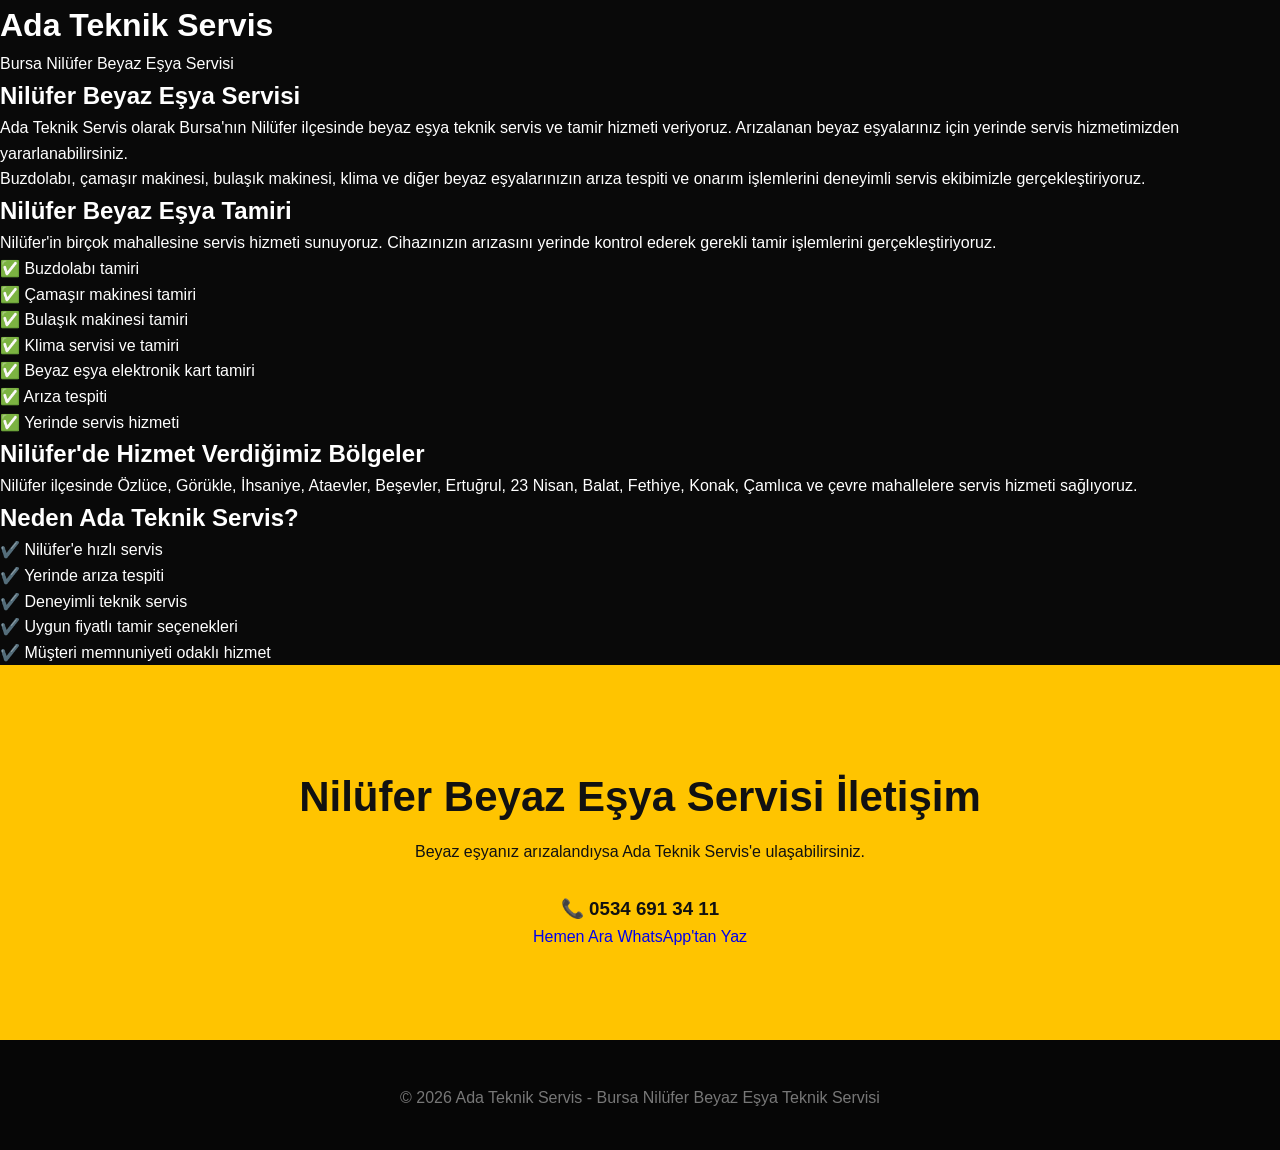
==== nilufer-beyaz-esya-servisi.html @ 2c4de31e "Create nilufer-beyaz-esya-servisi.html" ====
<!DOCTYPE html>
<html lang="tr">
<head>
    <meta charset="UTF-8">
    <meta name="viewport" content="width=device-width, initial-scale=1.0">

    <title>Nilüfer Beyaz Eşya Servisi | Ada Teknik Servis Bursa</title>

    <meta name="description" content="Nilüfer beyaz eşya servisi. Buzdolabı, çamaşır makinesi, bulaşık makinesi, klima ve beyaz eşya tamiri için Ada Teknik Servis. Bursa Nilüfer'de yerinde servis.">

    <meta name="keywords" content="Nilüfer beyaz eşya servisi, Nilüfer beyaz eşya tamiri, Nilüfer buzdolabı servisi, Nilüfer çamaşır makinesi servisi, Nilüfer bulaşık makinesi servisi, Nilüfer klima servisi, Bursa beyaz eşya servisi">

    <link rel="canonical" href="https://adateknikservis16.com.tr/nilufer-beyaz-esya-servisi.html">

    <meta name="robots" content="index, follow">

    <meta property="og:title" content="Nilüfer Beyaz Eşya Servisi | Ada Teknik Servis">
    <meta property="og:description" content="Bursa Nilüfer bölgesinde beyaz eşya tamiri ve teknik servis hizmeti.">
    <meta property="og:url" content="https://adateknikservis16.com.tr/nilufer-beyaz-esya-servisi.html">
    <meta property="og:type" content="website">

    <link rel="stylesheet" href="style.css">
</head>

<body>

<header>
    <div class="container">
        <h1>Ada Teknik Servis</h1>
        <p>Bursa Nilüfer Beyaz Eşya Servisi</p>
    </div>
</header>

<main>

<section>
    <div class="container">

        <h2>Nilüfer Beyaz Eşya Servisi</h2>

        <p>
            Ada Teknik Servis olarak Bursa'nın Nilüfer ilçesinde
            beyaz eşya teknik servis ve tamir hizmeti veriyoruz.
            Arızalanan beyaz eşyalarınız için yerinde servis hizmetimizden
            yararlanabilirsiniz.
        </p>

        <p>
            Buzdolabı, çamaşır makinesi, bulaşık makinesi, klima ve
            diğer beyaz eşyalarınızın arıza tespiti ve onarım işlemlerini
            deneyimli servis ekibimizle gerçekleştiriyoruz.
        </p>

        <h2>Nilüfer Beyaz Eşya Tamiri</h2>

        <p>
            Nilüfer'in birçok mahallesine servis hizmeti sunuyoruz.
            Cihazınızın arızasını yerinde kontrol ederek gerekli
            tamir işlemlerini gerçekleştiriyoruz.
        </p>

        <ul>
            <li>✅ Buzdolabı tamiri</li>
            <li>✅ Çamaşır makinesi tamiri</li>
            <li>✅ Bulaşık makinesi tamiri</li>
            <li>✅ Klima servisi ve tamiri</li>
            <li>✅ Beyaz eşya elektronik kart tamiri</li>
            <li>✅ Arıza tespiti</li>
            <li>✅ Yerinde servis hizmeti</li>
        </ul>

        <h2>Nilüfer'de Hizmet Verdiğimiz Bölgeler</h2>

        <p>
            Nilüfer ilçesinde Özlüce, Görükle, İhsaniye, Ataevler,
            Beşevler, Ertuğrul, 23 Nisan, Balat, Fethiye, Konak,
            Çamlıca ve çevre mahallelere servis hizmeti sağlıyoruz.
        </p>

        <h2>Neden Ada Teknik Servis?</h2>

        <ul>
            <li>✔️ Nilüfer'e hızlı servis</li>
            <li>✔️ Yerinde arıza tespiti</li>
            <li>✔️ Deneyimli teknik servis</li>
            <li>✔️ Uygun fiyatlı tamir seçenekleri</li>
            <li>✔️ Müşteri memnuniyeti odaklı hizmet</li>
        </ul>

        <div class="contact">

            <h2>Nilüfer Beyaz Eşya Servisi İletişim</h2>

            <p>
                Beyaz eşyanız arızalandıysa Ada Teknik Servis'e ulaşabilirsiniz.
            </p>

            <h3>📞 0534 691 34 11</h3>

            <a href="tel:05346913411" class="button">
                Hemen Ara
            </a>

            <a href="https://wa.me/905346913411" class="button">
                WhatsApp'tan Yaz
            </a>

        </div>

    </div>
</section>

</main>

<footer>
    <div class="container">
        <p>
            © 2026 Ada Teknik Servis - Bursa Nilüfer Beyaz Eşya Teknik Servisi
        </p>
    </div>
</footer>

</body>
</html>
---- style.css ----
* {
    margin: 0;
    padding: 0;
    box-sizing: border-box;
}

html {
    scroll-behavior: smooth;
}

body {
    font-family: Arial, Helvetica, sans-serif;
    background: #090909;
    color: #ffffff;
    line-height: 1.6;
}

a {
    text-decoration: none;
}

/* =========================
   ÜST MENÜ
========================= */

.header {
    height: 82px;
    padding: 0 5%;
    display: flex;
    align-items: center;
    justify-content: space-between;
    background: #0b0b0b;
    border-bottom: 1px solid #252525;
    position: sticky;
    top: 0;
    z-index: 1000;
}

.logo {
    display: flex;
    align-items: center;
    gap: 10px;
    font-size: 30px;
    font-weight: 900;
    color: #ffc400;
}

.logo small {
    font-size: 13px;
    color: white;
    letter-spacing: 1px;
}

.header nav {
    display: flex;
    gap: 32px;
}

.header nav a {
    color: #ddd;
    font-size: 15px;
    font-weight: bold;
    transition: 0.3s;
}

.header nav a:hover {
    color: #ffc400;
}

.header-phone {
    background: #ffc400;
    color: #111;
    padding: 13px 20px;
    border-radius: 8px;
    font-weight: bold;
    transition: 0.3s;
}

.header-phone:hover {
    transform: translateY(-2px);
}


/* =========================
   ANA BÖLÜM
========================= */

.hero {
    min-height: 650px;
    padding: 65px 5%;
    display: flex;
    align-items: center;
    gap: 55px;
    background:
        radial-gradient(
            circle at 80% 45%,
            rgba(255, 196, 0, 0.16),
            transparent 35%
        ),
        #090909;
}

.hero-image {
    width: 50%;
}

.hero-image img {
    width: 100%;
    height: 470px;
    object-fit: cover;
    object-position: center;
    display: block;
    border-radius: 18px;
    border: 1px solid #333;
    box-shadow: 0 20px 60px rgba(0, 0, 0, 0.5);
}

.hero-content {
    width: 50%;
}

.mini-title {
    color: #ffc400;
    font-size: 16px;
    font-weight: 800;
    letter-spacing: 2px;
    margin-bottom: 18px;
}

.hero h1 {
    font-size: 55px;
    line-height: 1.08;
    margin-bottom: 25px;
    max-width: 650px;
}

.hero h1 strong {
    color: #ffc400;
    display: inline;
}

.hero-content > p {
    color: #bdbdbd;
    font-size: 18px;
    max-width: 650px;
    margin-bottom: 30px;
}

.hero-buttons {
    display: flex;
    gap: 15px;
}

.btn {
    display: inline-block;
    padding: 15px 25px;
    border-radius: 8px;
    font-weight: bold;
    transition: 0.3s;
}

.btn:hover {
    transform: translateY(-3px);
}

.call {
    background: #ffc400;
    color: #111;
}

.whatsapp {
    background: #191919;
    color: white;
    border: 1px solid #444;
}

.hero-info {
    margin-top: 25px;
    color: #999;
    font-size: 14px;
}


/* =========================
   HİZMETLER
========================= */

.services {
    padding: 90px 5%;
    background: #101010;
}

.section-title {
    text-align: center;
    max-width: 700px;
    margin: 0 auto 50px;
}

.section-title span {
    color: #ffc400;
    font-size: 14px;
    font-weight: bold;
    letter-spacing: 2px;
}

.section-title h2 {
    font-size: 38px;
    margin: 8px 0 12px;
}

.section-title p {
    color: #888;
}

.service-grid {
    max-width: 1250px;
    margin: auto;
    display: grid;
    grid-template-columns: repeat(4, 1fr);
    gap: 20px;
}

.service-card {
    padding: 30px 22px;
    min-height: 210px;
    text-align: center;
    background: #151515;
    border: 1px solid #292929;
    border-radius: 12px;
    transition: 0.3s;
}

.service-card:hover {
    transform: translateY(-7px);
    border-color: #ffc400;
    box-shadow: 0 10px 30px rgba(255, 196, 0, 0.08);
}

.service-icon {
    font-size: 42px;
    margin-bottom: 15px;
}

.service-card h3 {
    font-size: 19px;
    margin-bottom: 10px;
}

.service-card p {
    color: #888;
    font-size: 14px;
}


/* =========================
   NEDEN BİZ
========================= */

.why-us {
    padding: 90px 5%;
    background: #090909;
}

.why-grid {
    max-width: 1100px;
    margin: auto;
    display: grid;
    grid-template-columns: repeat(4, 1fr);
    gap: 20px;
}

.why-card {
    padding: 30px 20px;
    text-align: center;
    background: #121212;
    border: 1px solid #272727;
    border-radius: 12px;
}

.why-card > div {
    font-size: 38px;
    margin-bottom: 12px;
}

.why-card h3 {
    margin-bottom: 8px;
}

.why-card p {
    color: #888;
    font-size: 14px;
}


/* =========================
   İLETİŞİM
========================= */

.contact {
    padding: 90px 20px;
    text-align: center;
    background: #ffc400;
    color: #111;
}

.contact-content {
    max-width: 750px;
    margin: auto;
}

.contact-content > span {
    font-size: 14px;
    font-weight: bold;
    letter-spacing: 2px;
}

.contact h2 {
    font-size: 42px;
    margin: 8px 0;
}

.contact p {
    margin-bottom: 30px;
}

.contact-buttons {
    display: flex;
    justify-content: center;
    gap: 15px;
}

.contact-phone,
.contact-whatsapp {
    padding: 15px 25px;
    border-radius: 8px;
    font-weight: bold;
}

.contact-phone {
    background: #111;
    color: white;
}

.contact-whatsapp {
    background: white;
    color: #111;
}


/* =========================
   FOOTER
========================= */

footer {
    padding: 40px 20px;
    text-align: center;
    background: #060606;
    color: #777;
}

.footer-logo {
    color: #ffc400;
    font-size: 24px;
    font-weight: 900;
}

.footer-logo span {
    color: white;
    font-size: 13px;
}

footer p {
    margin-top: 5px;
}

.copyright {
    margin-top: 15px;
    font-size: 13px;
}


/* =========================
   SABİT WHATSAPP
========================= */

.floating-whatsapp {
    position: fixed;
    right: 25px;
    bottom: 25px;
    width: 58px;
    height: 58px;
    display: flex;
    align-items: center;
    justify-content: center;
    background: #25d366;
    color: white;
    border-radius: 50%;
    font-size: 28px;
    z-index: 2000;
    box-shadow: 0 5px 20px rgba(0, 0, 0, 0.4);
}


/* =========================
   TABLET
========================= */

@media (max-width: 1000px) {

    .header nav {
        display: none;
    }

    .hero {
        gap: 35px;
    }

    .hero h1 {
        font-size: 42px;
    }

    .service-grid {
        grid-template-columns: repeat(2, 1fr);
    }

    .why-grid {
        grid-template-columns: repeat(2, 1fr);
    }
}


/* =========================
   TELEFON
========================= */

@media (max-width: 650px) {

    .header {
        height: 70px;
        padding: 0 18px;
    }

    .logo {
        font-size: 22px;
    }

    .logo small {
        display: none;
    }

    .header-phone {
        padding: 9px 12px;
        font-size: 12px;
    }

    .hero {
        padding: 35px 18px 60px;
        flex-direction: column;
    }

    .hero-image,
    .hero-content {
        width: 100%;
    }

    .hero-image img {
        height: 300px;
    }

    .hero-content {
        text-align: center;
    }

    .hero h1 {
        font-size: 36px;
    }

    .hero-content > p {
        font-size: 16px;
    }

    .hero-buttons {
        flex-direction: column;
    }

    .btn {
        text-align: center;
    }

    .hero-info {
        font-size: 13px;
    }

    .services,
    .why-us {
        padding: 65px 18px;
    }

    .section-title h2 {
        font-size: 30px;
    }

    .service-grid {
        grid-template-columns: 1fr;
    }

    .why-grid {
        grid-template-columns: 1fr;
    }

    .contact {
        padding: 65px 18px;
    }

    .contact h2 {
        font-size: 32px;
    }

    .contact-buttons {
        flex-direction: column;
    }

    .floating-whatsapp {
        right: 18px;
        bottom: 18px;
    }
}
.service-card {
    text-decoration: none;
    color: white;
}

.service-link {
    display: inline-block;
    margin-top: 18px;
    color: #ffc400;
    font-size: 13px;
    font-weight: bold;
}

.service-card:hover .service-link {
    color: white;
}
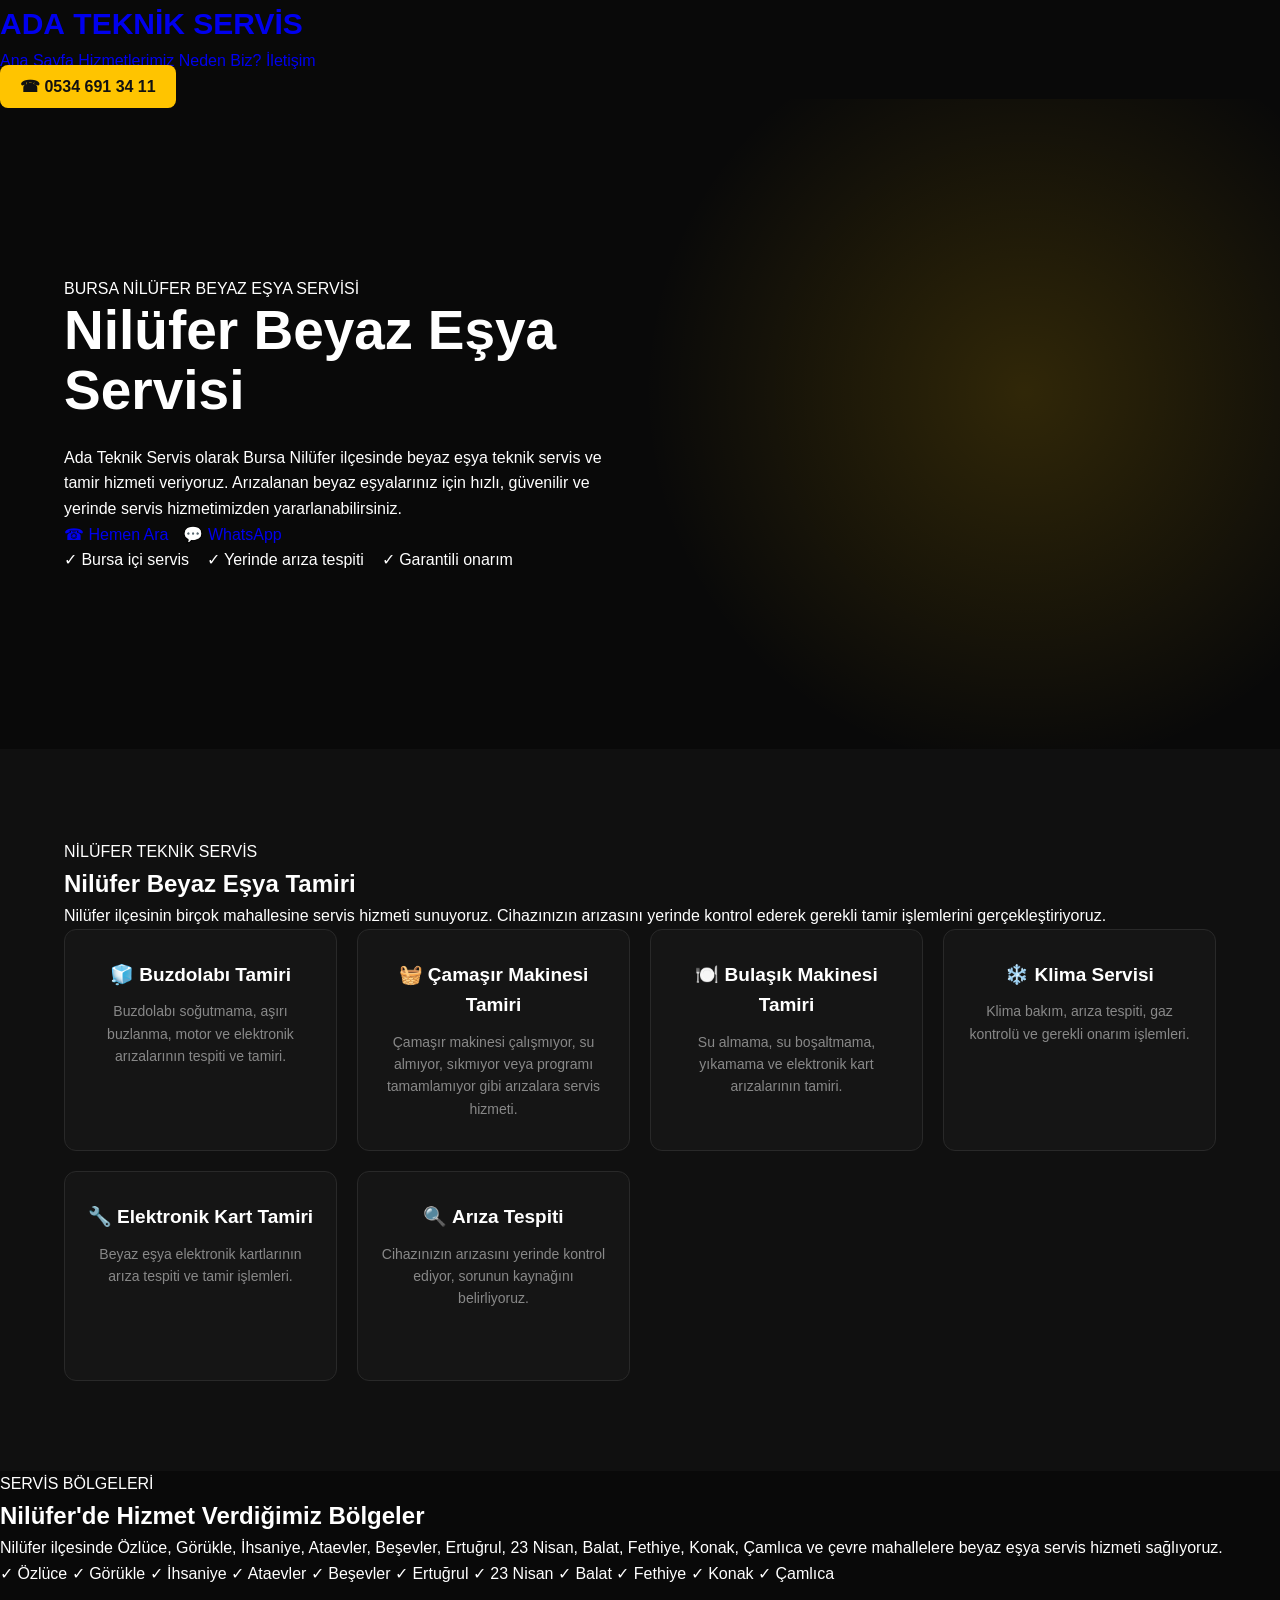
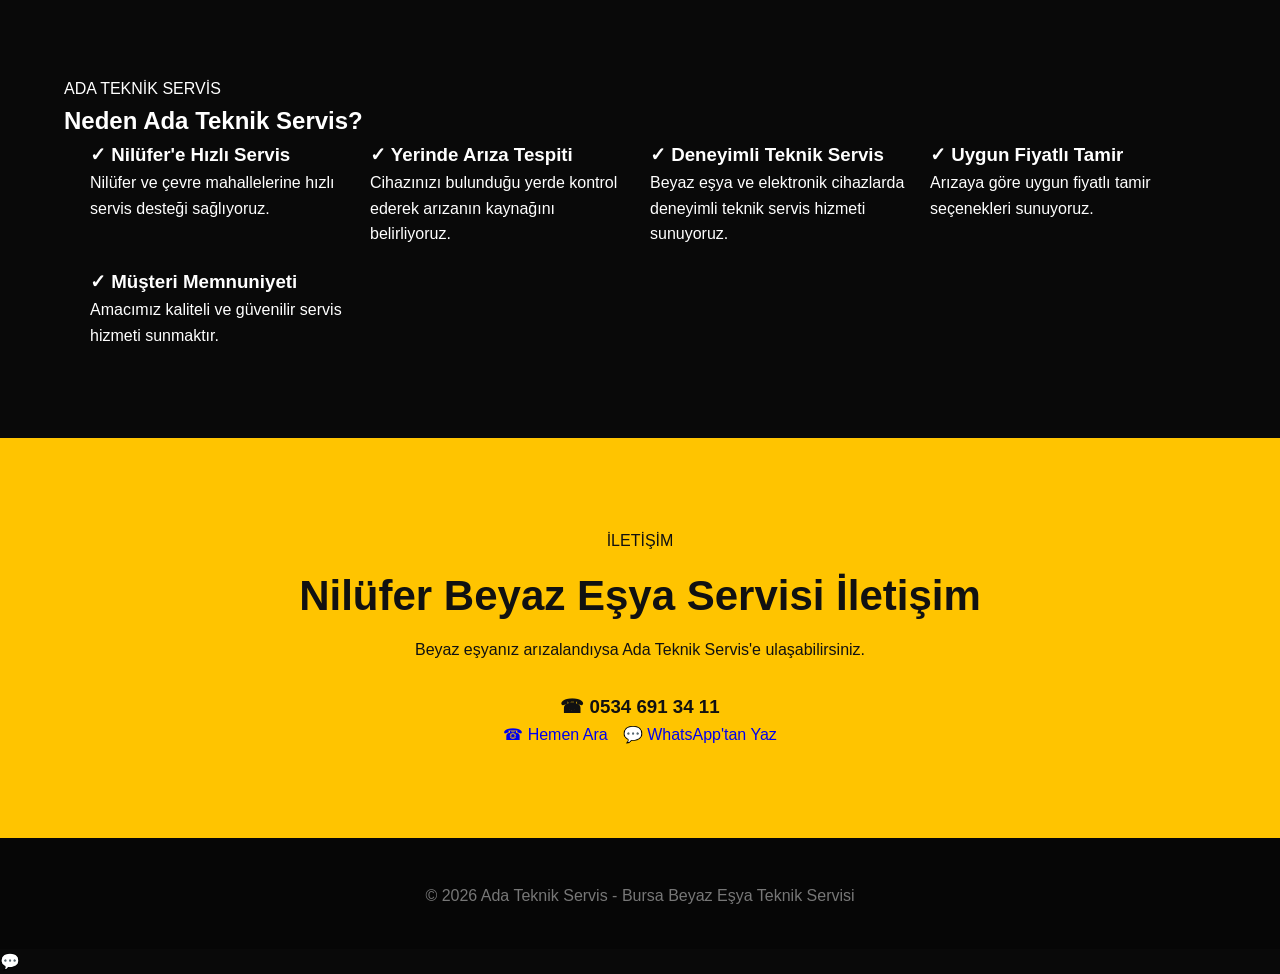
==== commit 987129c5: "nilüfer-beyaz-esya-servisi.html" ====
--- a/nilufer-beyaz-esya-servisi.html
+++ b/nilufer-beyaz-esya-servisi.html
@@ -6,18 +6,13 @@
 
     <title>Nilüfer Beyaz Eşya Servisi | Ada Teknik Servis Bursa</title>
 
-    <meta name="description" content="Nilüfer beyaz eşya servisi. Buzdolabı, çamaşır makinesi, bulaşık makinesi, klima ve beyaz eşya tamiri için Ada Teknik Servis. Bursa Nilüfer'de yerinde servis.">
-
-    <meta name="keywords" content="Nilüfer beyaz eşya servisi, Nilüfer beyaz eşya tamiri, Nilüfer buzdolabı servisi, Nilüfer çamaşır makinesi servisi, Nilüfer bulaşık makinesi servisi, Nilüfer klima servisi, Bursa beyaz eşya servisi">
+    <meta name="description" content="Nilüfer beyaz eşya servisi. Buzdolabı, çamaşır makinesi, bulaşık makinesi, klima ve diğer beyaz eşyalarınız için yerinde arıza tespiti ve tamir hizmeti. Ada Teknik Servis Bursa.">
+
+    <meta name="keywords" content="Nilüfer beyaz eşya servisi, Nilüfer beyaz eşya tamiri, Nilüfer buzdolabı tamiri, Nilüfer çamaşır makinesi tamiri, Nilüfer bulaşık makinesi servisi, Nilüfer klima servisi, Bursa beyaz eşya servisi">
+
+    <meta name="robots" content="index, follow">
 
     <link rel="canonical" href="https://adateknikservis16.com.tr/nilufer-beyaz-esya-servisi.html">
-
-    <meta name="robots" content="index, follow">
-
-    <meta property="og:title" content="Nilüfer Beyaz Eşya Servisi | Ada Teknik Servis">
-    <meta property="og:description" content="Bursa Nilüfer bölgesinde beyaz eşya tamiri ve teknik servis hizmeti.">
-    <meta property="og:url" content="https://adateknikservis16.com.tr/nilufer-beyaz-esya-servisi.html">
-    <meta property="og:type" content="website">
 
     <link rel="stylesheet" href="style.css">
 </head>
@@ -26,83 +21,274 @@
 
 <header>
     <div class="container">
-        <h1>Ada Teknik Servis</h1>
-        <p>Bursa Nilüfer Beyaz Eşya Servisi</p>
+        <div class="logo">
+            <a href="index.html">
+                <strong>ADA</strong> TEKNİK SERVİS
+            </a>
+        </div>
+
+        <nav>
+            <a href="index.html">Ana Sayfa</a>
+            <a href="index.html#hizmetlerimiz">Hizmetlerimiz</a>
+            <a href="index.html#neden-biz">Neden Biz?</a>
+            <a href="#iletisim">İletişim</a>
+        </nav>
+
+        <a href="tel:05346913411" class="header-phone">
+            ☎ 0534 691 34 11
+        </a>
     </div>
 </header>
 
+
 <main>
 
-<section>
-    <div class="container">
-
-        <h2>Nilüfer Beyaz Eşya Servisi</h2>
+<section class="hero">
+    <div class="container">
+
+        <div class="hero-content">
+
+            <div class="hero-text">
+
+                <span class="subtitle">
+                    BURSA NİLÜFER BEYAZ EŞYA SERVİSİ
+                </span>
+
+                <h1>
+                    Nilüfer Beyaz Eşya
+                    <span>Servisi</span>
+                </h1>
+
+                <p>
+                    Ada Teknik Servis olarak Bursa Nilüfer ilçesinde
+                    beyaz eşya teknik servis ve tamir hizmeti veriyoruz.
+                    Arızalanan beyaz eşyalarınız için hızlı, güvenilir
+                    ve yerinde servis hizmetimizden yararlanabilirsiniz.
+                </p>
+
+                <div class="hero-buttons">
+                    <a href="tel:05346913411" class="button">
+                        ☎ Hemen Ara
+                    </a>
+
+                    <a href="https://wa.me/905346913411" class="button secondary">
+                        💬 WhatsApp
+                    </a>
+                </div>
+
+                <div class="hero-features">
+                    ✓ Bursa içi servis
+                    &nbsp;&nbsp;
+                    ✓ Yerinde arıza tespiti
+                    &nbsp;&nbsp;
+                    ✓ Garantili onarım
+                </div>
+
+            </div>
+
+        </div>
+
+    </div>
+</section>
+
+
+<section class="services">
+    <div class="container">
+
+        <span class="subtitle">
+            NİLÜFER TEKNİK SERVİS
+        </span>
+
+        <h2>
+            Nilüfer Beyaz Eşya Tamiri
+        </h2>
 
         <p>
-            Ada Teknik Servis olarak Bursa'nın Nilüfer ilçesinde
-            beyaz eşya teknik servis ve tamir hizmeti veriyoruz.
-            Arızalanan beyaz eşyalarınız için yerinde servis hizmetimizden
-            yararlanabilirsiniz.
+            Nilüfer ilçesinin birçok mahallesine servis hizmeti
+            sunuyoruz. Cihazınızın arızasını yerinde kontrol ederek
+            gerekli tamir işlemlerini gerçekleştiriyoruz.
         </p>
 
-        <p>
-            Buzdolabı, çamaşır makinesi, bulaşık makinesi, klima ve
-            diğer beyaz eşyalarınızın arıza tespiti ve onarım işlemlerini
-            deneyimli servis ekibimizle gerçekleştiriyoruz.
-        </p>
-
-        <h2>Nilüfer Beyaz Eşya Tamiri</h2>
-
-        <p>
-            Nilüfer'in birçok mahallesine servis hizmeti sunuyoruz.
-            Cihazınızın arızasını yerinde kontrol ederek gerekli
-            tamir işlemlerini gerçekleştiriyoruz.
-        </p>
-
-        <ul>
-            <li>✅ Buzdolabı tamiri</li>
-            <li>✅ Çamaşır makinesi tamiri</li>
-            <li>✅ Bulaşık makinesi tamiri</li>
-            <li>✅ Klima servisi ve tamiri</li>
-            <li>✅ Beyaz eşya elektronik kart tamiri</li>
-            <li>✅ Arıza tespiti</li>
-            <li>✅ Yerinde servis hizmeti</li>
-        </ul>
-
-        <h2>Nilüfer'de Hizmet Verdiğimiz Bölgeler</h2>
+        <div class="service-grid">
+
+            <div class="service-card">
+                <h3>🧊 Buzdolabı Tamiri</h3>
+                <p>
+                    Buzdolabı soğutmama, aşırı buzlanma, motor ve
+                    elektronik arızalarının tespiti ve tamiri.
+                </p>
+            </div>
+
+            <div class="service-card">
+                <h3>🧺 Çamaşır Makinesi Tamiri</h3>
+                <p>
+                    Çamaşır makinesi çalışmıyor, su almıyor,
+                    sıkmıyor veya programı tamamlamıyor gibi
+                    arızalara servis hizmeti.
+                </p>
+            </div>
+
+            <div class="service-card">
+                <h3>🍽️ Bulaşık Makinesi Tamiri</h3>
+                <p>
+                    Su almama, su boşaltmama, yıkamama ve
+                    elektronik kart arızalarının tamiri.
+                </p>
+            </div>
+
+            <div class="service-card">
+                <h3>❄️ Klima Servisi</h3>
+                <p>
+                    Klima bakım, arıza tespiti, gaz kontrolü ve
+                    gerekli onarım işlemleri.
+                </p>
+            </div>
+
+            <div class="service-card">
+                <h3>🔧 Elektronik Kart Tamiri</h3>
+                <p>
+                    Beyaz eşya elektronik kartlarının arıza
+                    tespiti ve tamir işlemleri.
+                </p>
+            </div>
+
+            <div class="service-card">
+                <h3>🔍 Arıza Tespiti</h3>
+                <p>
+                    Cihazınızın arızasını yerinde kontrol ediyor,
+                    sorunun kaynağını belirliyoruz.
+                </p>
+            </div>
+
+        </div>
+
+    </div>
+</section>
+
+
+<section class="areas">
+    <div class="container">
+
+        <span class="subtitle">
+            SERVİS BÖLGELERİ
+        </span>
+
+        <h2>
+            Nilüfer'de Hizmet Verdiğimiz Bölgeler
+        </h2>
 
         <p>
             Nilüfer ilçesinde Özlüce, Görükle, İhsaniye, Ataevler,
             Beşevler, Ertuğrul, 23 Nisan, Balat, Fethiye, Konak,
-            Çamlıca ve çevre mahallelere servis hizmeti sağlıyoruz.
+            Çamlıca ve çevre mahallelere beyaz eşya servis hizmeti
+            sağlıyoruz.
         </p>
 
-        <h2>Neden Ada Teknik Servis?</h2>
-
-        <ul>
-            <li>✔️ Nilüfer'e hızlı servis</li>
-            <li>✔️ Yerinde arıza tespiti</li>
-            <li>✔️ Deneyimli teknik servis</li>
-            <li>✔️ Uygun fiyatlı tamir seçenekleri</li>
-            <li>✔️ Müşteri memnuniyeti odaklı hizmet</li>
-        </ul>
-
-        <div class="contact">
-
-            <h2>Nilüfer Beyaz Eşya Servisi İletişim</h2>
-
-            <p>
-                Beyaz eşyanız arızalandıysa Ada Teknik Servis'e ulaşabilirsiniz.
-            </p>
-
-            <h3>📞 0534 691 34 11</h3>
+        <div class="area-list">
+            <span>✓ Özlüce</span>
+            <span>✓ Görükle</span>
+            <span>✓ İhsaniye</span>
+            <span>✓ Ataevler</span>
+            <span>✓ Beşevler</span>
+            <span>✓ Ertuğrul</span>
+            <span>✓ 23 Nisan</span>
+            <span>✓ Balat</span>
+            <span>✓ Fethiye</span>
+            <span>✓ Konak</span>
+            <span>✓ Çamlıca</span>
+        </div>
+
+    </div>
+</section>
+
+
+<section class="why-us">
+    <div class="container">
+
+        <span class="subtitle">
+            ADA TEKNİK SERVİS
+        </span>
+
+        <h2>
+            Neden Ada Teknik Servis?
+        </h2>
+
+        <div class="why-grid">
+
+            <div>
+                <h3>✓ Nilüfer'e Hızlı Servis</h3>
+                <p>
+                    Nilüfer ve çevre mahallelerine hızlı servis
+                    desteği sağlıyoruz.
+                </p>
+            </div>
+
+            <div>
+                <h3>✓ Yerinde Arıza Tespiti</h3>
+                <p>
+                    Cihazınızı bulunduğu yerde kontrol ederek
+                    arızanın kaynağını belirliyoruz.
+                </p>
+            </div>
+
+            <div>
+                <h3>✓ Deneyimli Teknik Servis</h3>
+                <p>
+                    Beyaz eşya ve elektronik cihazlarda deneyimli
+                    teknik servis hizmeti sunuyoruz.
+                </p>
+            </div>
+
+            <div>
+                <h3>✓ Uygun Fiyatlı Tamir</h3>
+                <p>
+                    Arızaya göre uygun fiyatlı tamir seçenekleri
+                    sunuyoruz.
+                </p>
+            </div>
+
+            <div>
+                <h3>✓ Müşteri Memnuniyeti</h3>
+                <p>
+                    Amacımız kaliteli ve güvenilir servis
+                    hizmeti sunmaktır.
+                </p>
+            </div>
+
+        </div>
+
+    </div>
+</section>
+
+
+<section class="contact" id="iletisim">
+    <div class="container">
+
+        <span class="subtitle">
+            İLETİŞİM
+        </span>
+
+        <h2>
+            Nilüfer Beyaz Eşya Servisi İletişim
+        </h2>
+
+        <p>
+            Beyaz eşyanız arızalandıysa Ada Teknik Servis'e
+            ulaşabilirsiniz.
+        </p>
+
+        <h3>
+            ☎ 0534 691 34 11
+        </h3>
+
+        <div class="contact-buttons">
 
             <a href="tel:05346913411" class="button">
-                Hemen Ara
+                ☎ Hemen Ara
             </a>
 
-            <a href="https://wa.me/905346913411" class="button">
-                WhatsApp'tan Yaz
+            <a href="https://wa.me/905346913411" class="button secondary">
+                💬 WhatsApp'tan Yaz
             </a>
 
         </div>
@@ -112,13 +298,21 @@
 
 </main>
 
+
 <footer>
     <div class="container">
         <p>
-            © 2026 Ada Teknik Servis - Bursa Nilüfer Beyaz Eşya Teknik Servisi
+            © 2026 Ada Teknik Servis - Bursa Beyaz Eşya Teknik Servisi
         </p>
     </div>
 </footer>
+
+
+<a href="https://wa.me/905346913411"
+   class="whatsapp-float"
+   aria-label="WhatsApp">
+    💬
+</a>
 
 </body>
 </html>
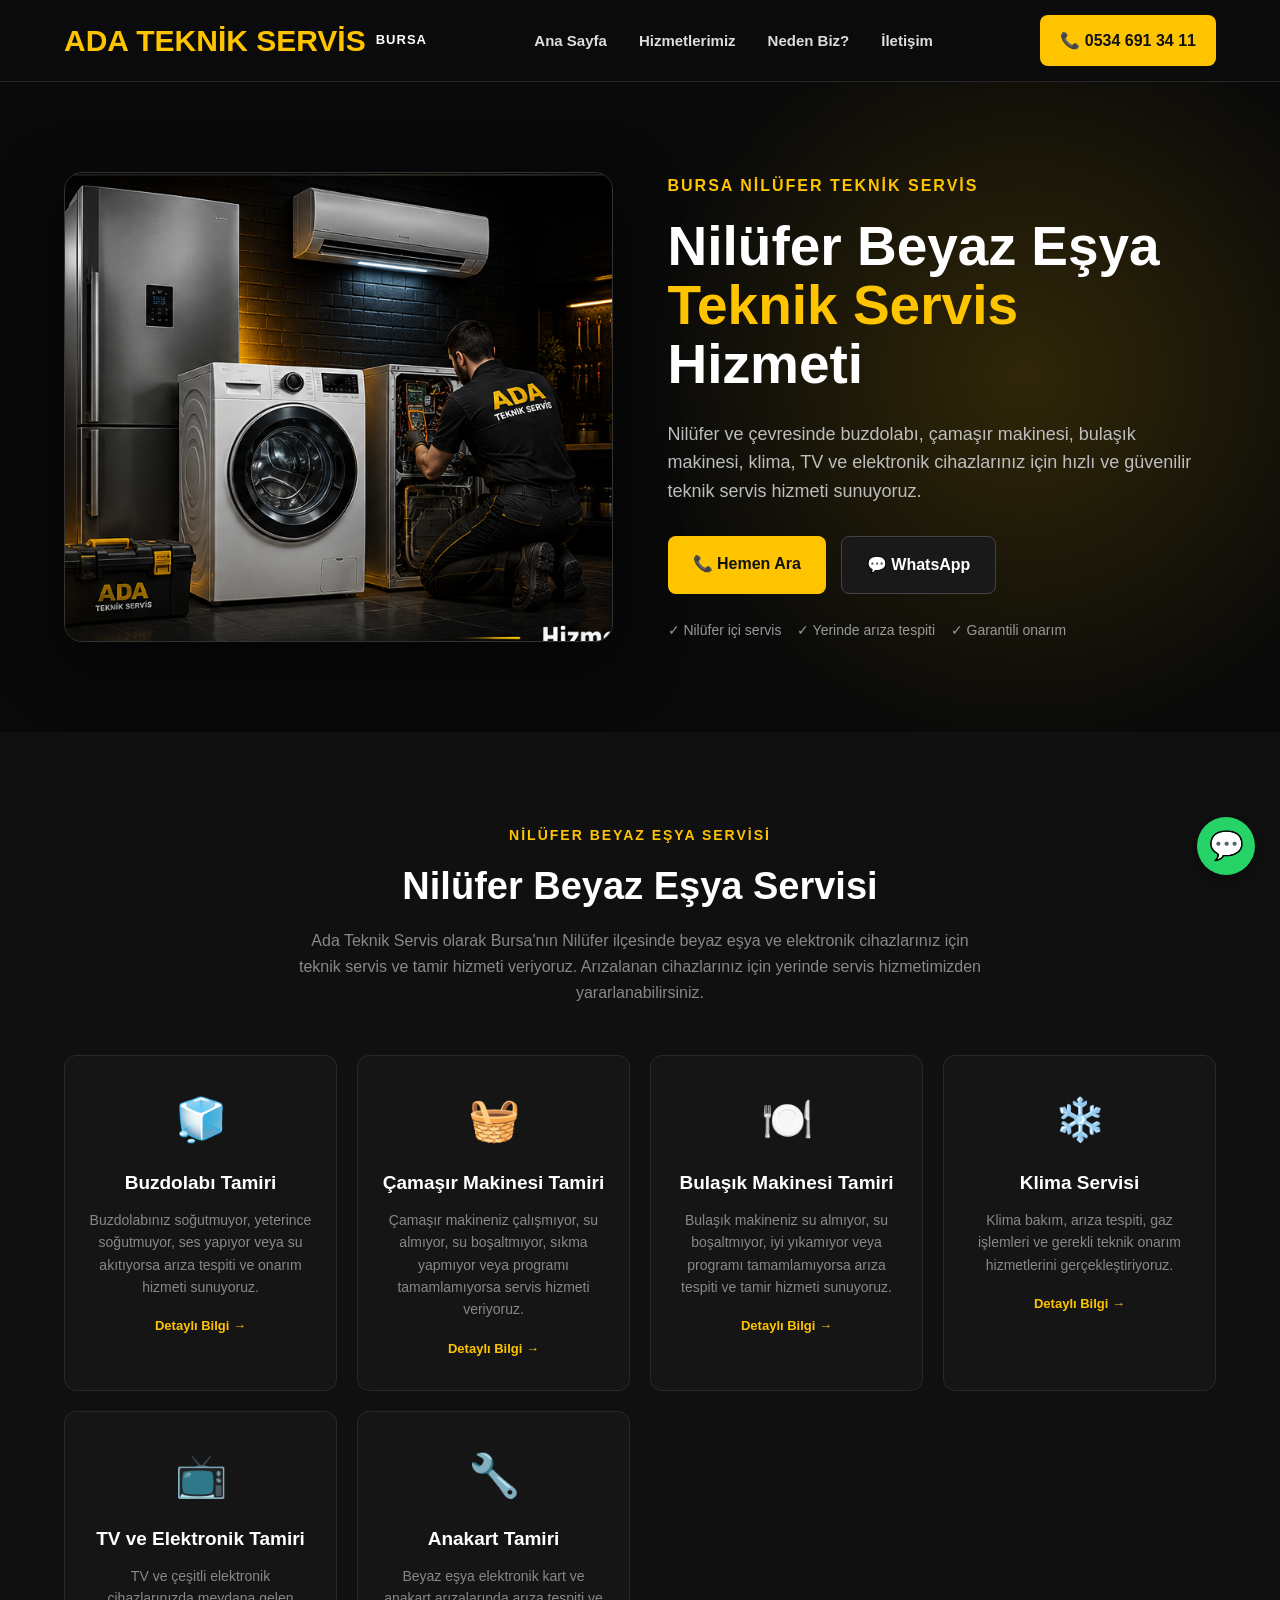
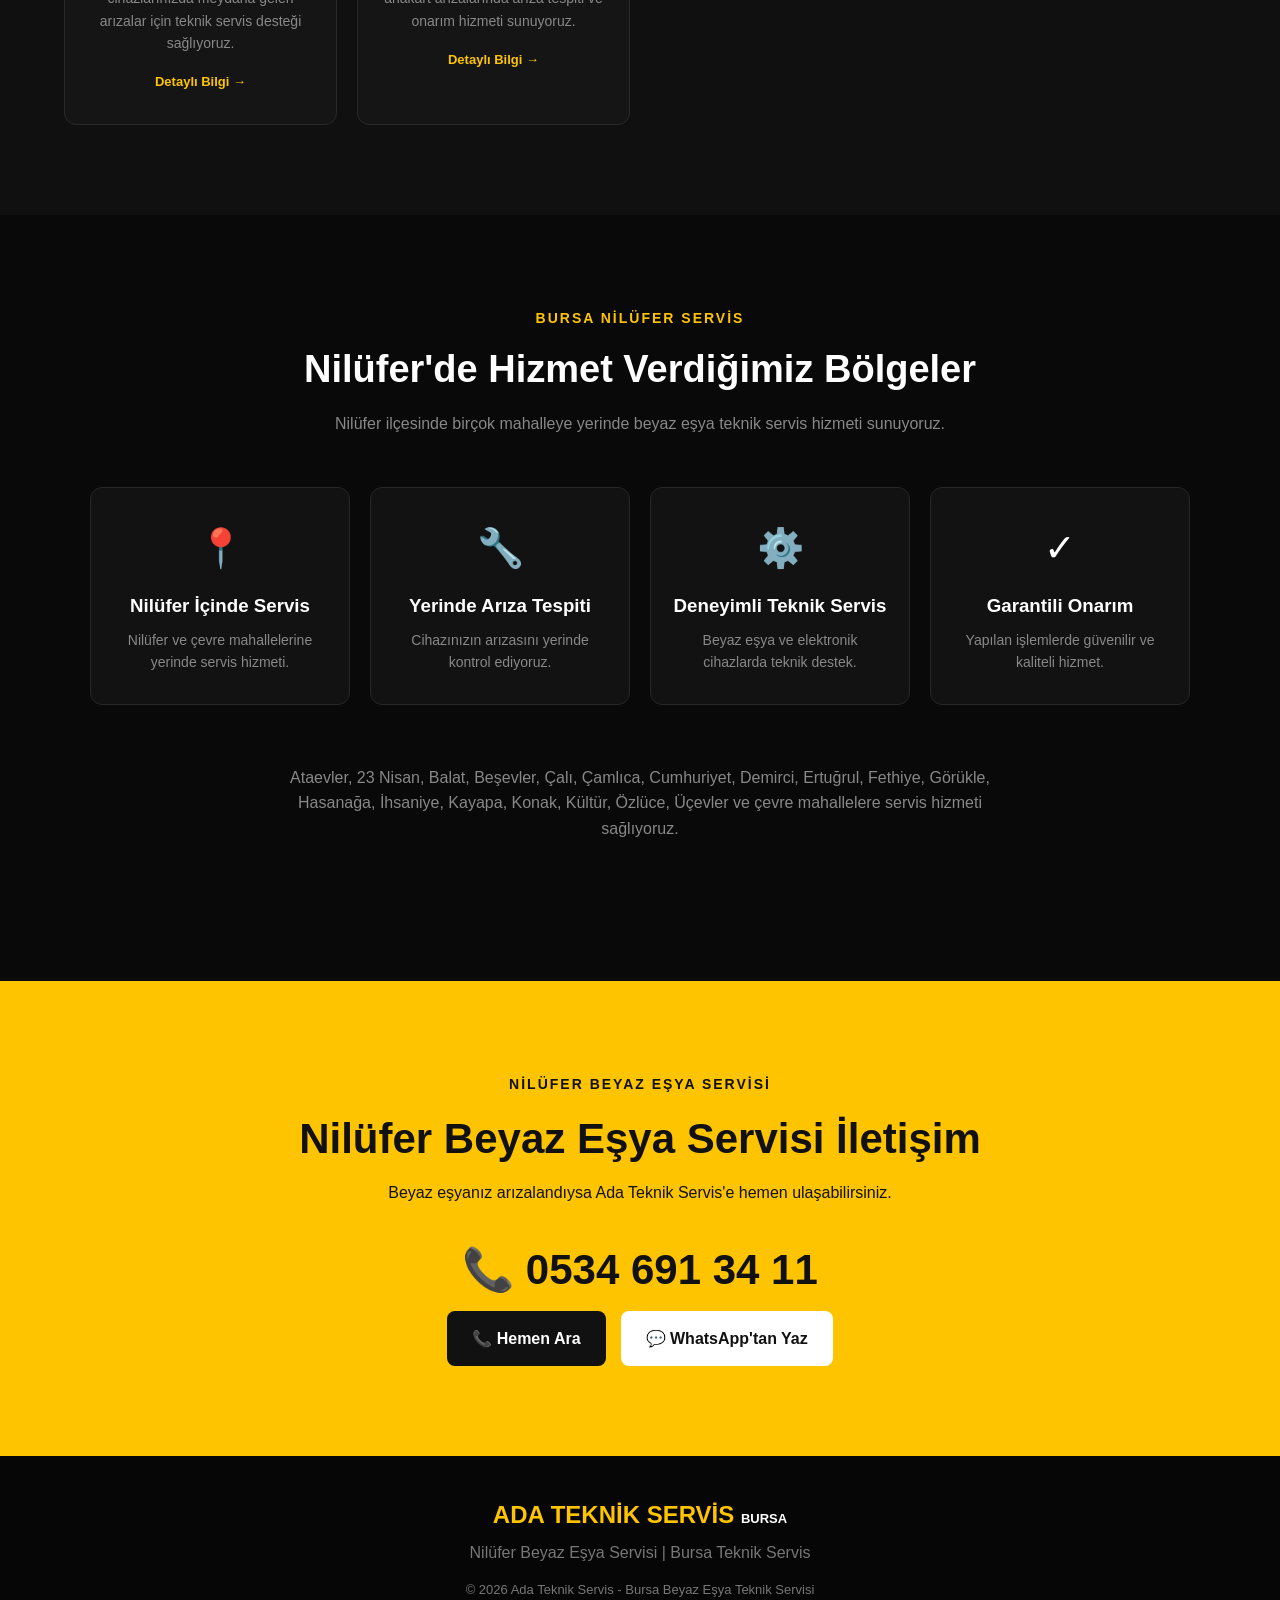
==== commit 1a31b8a5: "Update nilufer-beyaz-esya-servisi.html" ====
--- a/nilufer-beyaz-esya-servisi.html
+++ b/nilufer-beyaz-esya-servisi.html
@@ -6,9 +6,9 @@
 
     <title>Nilüfer Beyaz Eşya Servisi | Ada Teknik Servis Bursa</title>
 
-    <meta name="description" content="Nilüfer beyaz eşya servisi. Buzdolabı, çamaşır makinesi, bulaşık makinesi, klima ve diğer beyaz eşyalarınız için yerinde arıza tespiti ve tamir hizmeti. Ada Teknik Servis Bursa.">
-
-    <meta name="keywords" content="Nilüfer beyaz eşya servisi, Nilüfer beyaz eşya tamiri, Nilüfer buzdolabı tamiri, Nilüfer çamaşır makinesi tamiri, Nilüfer bulaşık makinesi servisi, Nilüfer klima servisi, Bursa beyaz eşya servisi">
+    <meta name="description" content="Nilüfer beyaz eşya servisi. Buzdolabı, çamaşır makinesi, bulaşık makinesi, klima, TV ve elektronik cihazlarınız için yerinde arıza tespiti ve teknik servis hizmeti. Ada Teknik Servis Bursa.">
+
+    <meta name="keywords" content="Nilüfer beyaz eşya servisi, Nilüfer beyaz eşya tamiri, Nilüfer buzdolabı tamiri, Nilüfer çamaşır makinesi tamiri, Nilüfer bulaşık makinesi servisi, Nilüfer klima servisi, Bursa Nilüfer teknik servis">
 
     <meta name="robots" content="index, follow">
 
@@ -19,300 +19,393 @@
 
 <body>
 
-<header>
-    <div class="container">
-        <div class="logo">
-            <a href="index.html">
-                <strong>ADA</strong> TEKNİK SERVİS
-            </a>
-        </div>
-
-        <nav>
-            <a href="index.html">Ana Sayfa</a>
-            <a href="index.html#hizmetlerimiz">Hizmetlerimiz</a>
-            <a href="index.html#neden-biz">Neden Biz?</a>
-            <a href="#iletisim">İletişim</a>
-        </nav>
-
-        <a href="tel:05346913411" class="header-phone">
-            ☎ 0534 691 34 11
-        </a>
-    </div>
+<header class="header">
+
+    <a href="index.html" class="logo">
+        ADA TEKNİK SERVİS
+        <small>BURSA</small>
+    </a>
+
+    <nav>
+        <a href="index.html">Ana Sayfa</a>
+        <a href="index.html#hizmetler">Hizmetlerimiz</a>
+        <a href="index.html#neden-biz">Neden Biz?</a>
+        <a href="index.html#iletisim">İletişim</a>
+    </nav>
+
+    <a href="tel:05346913411" class="header-phone">
+        📞 0534 691 34 11
+    </a>
+
 </header>
 
 
 <main>
 
-<section class="hero">
-    <div class="container">
+    <!-- HERO -->
+
+    <section class="hero">
+
+        <div class="hero-image">
+
+            <img src="images/ada-teknik-hero.png"
+                 alt="Nilüfer beyaz eşya teknik servis - Ada Teknik Servis">
+
+        </div>
+
 
         <div class="hero-content">
 
-            <div class="hero-text">
-
-                <span class="subtitle">
-                    BURSA NİLÜFER BEYAZ EŞYA SERVİSİ
-                </span>
-
-                <h1>
-                    Nilüfer Beyaz Eşya
-                    <span>Servisi</span>
-                </h1>
-
-                <p>
-                    Ada Teknik Servis olarak Bursa Nilüfer ilçesinde
-                    beyaz eşya teknik servis ve tamir hizmeti veriyoruz.
-                    Arızalanan beyaz eşyalarınız için hızlı, güvenilir
-                    ve yerinde servis hizmetimizden yararlanabilirsiniz.
-                </p>
-
-                <div class="hero-buttons">
-                    <a href="tel:05346913411" class="button">
-                        ☎ Hemen Ara
-                    </a>
-
-                    <a href="https://wa.me/905346913411" class="button secondary">
-                        💬 WhatsApp
-                    </a>
-                </div>
-
-                <div class="hero-features">
-                    ✓ Bursa içi servis
-                    &nbsp;&nbsp;
-                    ✓ Yerinde arıza tespiti
-                    &nbsp;&nbsp;
-                    ✓ Garantili onarım
-                </div>
-
-            </div>
-
-        </div>
-
-    </div>
-</section>
-
-
-<section class="services">
-    <div class="container">
-
-        <span class="subtitle">
-            NİLÜFER TEKNİK SERVİS
-        </span>
-
-        <h2>
-            Nilüfer Beyaz Eşya Tamiri
-        </h2>
-
-        <p>
-            Nilüfer ilçesinin birçok mahallesine servis hizmeti
-            sunuyoruz. Cihazınızın arızasını yerinde kontrol ederek
-            gerekli tamir işlemlerini gerçekleştiriyoruz.
-        </p>
+            <div class="mini-title">
+                BURSA NİLÜFER TEKNİK SERVİS
+            </div>
+
+            <h1>
+                Nilüfer Beyaz Eşya
+                <strong>Teknik Servis</strong>
+                Hizmeti
+            </h1>
+
+            <p>
+                Nilüfer ve çevresinde buzdolabı, çamaşır makinesi,
+                bulaşık makinesi, klima, TV ve elektronik cihazlarınız
+                için hızlı ve güvenilir teknik servis hizmeti sunuyoruz.
+            </p>
+
+
+            <div class="hero-buttons">
+
+                <a href="tel:05346913411" class="btn call">
+                    📞 Hemen Ara
+                </a>
+
+                <a href="https://wa.me/905346913411"
+                   class="btn whatsapp">
+                    💬 WhatsApp
+                </a>
+
+            </div>
+
+
+            <div class="hero-info">
+                ✓ Nilüfer içi servis
+                &nbsp;&nbsp;
+                ✓ Yerinde arıza tespiti
+                &nbsp;&nbsp;
+                ✓ Garantili onarım
+            </div>
+
+        </div>
+
+    </section>
+
+
+
+    <!-- HİZMETLER -->
+
+    <section class="services" id="hizmetler">
+
+        <div class="section-title">
+
+            <span>NİLÜFER BEYAZ EŞYA SERVİSİ</span>
+
+            <h2>
+                Nilüfer Beyaz Eşya Servisi
+            </h2>
+
+            <p>
+                Ada Teknik Servis olarak Bursa'nın Nilüfer ilçesinde
+                beyaz eşya ve elektronik cihazlarınız için teknik servis
+                ve tamir hizmeti veriyoruz. Arızalanan cihazlarınız için
+                yerinde servis hizmetimizden yararlanabilirsiniz.
+            </p>
+
+        </div>
+
 
         <div class="service-grid">
 
-            <div class="service-card">
-                <h3>🧊 Buzdolabı Tamiri</h3>
-                <p>
-                    Buzdolabı soğutmama, aşırı buzlanma, motor ve
-                    elektronik arızalarının tespiti ve tamiri.
-                </p>
-            </div>
-
-            <div class="service-card">
-                <h3>🧺 Çamaşır Makinesi Tamiri</h3>
-                <p>
-                    Çamaşır makinesi çalışmıyor, su almıyor,
-                    sıkmıyor veya programı tamamlamıyor gibi
-                    arızalara servis hizmeti.
-                </p>
-            </div>
-
-            <div class="service-card">
-                <h3>🍽️ Bulaşık Makinesi Tamiri</h3>
-                <p>
-                    Su almama, su boşaltmama, yıkamama ve
-                    elektronik kart arızalarının tamiri.
-                </p>
-            </div>
-
-            <div class="service-card">
-                <h3>❄️ Klima Servisi</h3>
-                <p>
-                    Klima bakım, arıza tespiti, gaz kontrolü ve
-                    gerekli onarım işlemleri.
-                </p>
-            </div>
-
-            <div class="service-card">
-                <h3>🔧 Elektronik Kart Tamiri</h3>
-                <p>
-                    Beyaz eşya elektronik kartlarının arıza
-                    tespiti ve tamir işlemleri.
-                </p>
-            </div>
-
-            <div class="service-card">
-                <h3>🔍 Arıza Tespiti</h3>
-                <p>
-                    Cihazınızın arızasını yerinde kontrol ediyor,
-                    sorunun kaynağını belirliyoruz.
-                </p>
-            </div>
-
-        </div>
-
-    </div>
-</section>
-
-
-<section class="areas">
-    <div class="container">
-
-        <span class="subtitle">
-            SERVİS BÖLGELERİ
-        </span>
-
-        <h2>
-            Nilüfer'de Hizmet Verdiğimiz Bölgeler
-        </h2>
-
-        <p>
-            Nilüfer ilçesinde Özlüce, Görükle, İhsaniye, Ataevler,
-            Beşevler, Ertuğrul, 23 Nisan, Balat, Fethiye, Konak,
-            Çamlıca ve çevre mahallelere beyaz eşya servis hizmeti
-            sağlıyoruz.
-        </p>
-
-        <div class="area-list">
-            <span>✓ Özlüce</span>
-            <span>✓ Görükle</span>
-            <span>✓ İhsaniye</span>
-            <span>✓ Ataevler</span>
-            <span>✓ Beşevler</span>
-            <span>✓ Ertuğrul</span>
-            <span>✓ 23 Nisan</span>
-            <span>✓ Balat</span>
-            <span>✓ Fethiye</span>
-            <span>✓ Konak</span>
-            <span>✓ Çamlıca</span>
-        </div>
-
-    </div>
-</section>
-
-
-<section class="why-us">
-    <div class="container">
-
-        <span class="subtitle">
-            ADA TEKNİK SERVİS
-        </span>
-
-        <h2>
-            Neden Ada Teknik Servis?
-        </h2>
+            <a href="#" class="service-card">
+
+                <div class="service-icon">🧊</div>
+
+                <h3>
+                    Buzdolabı Tamiri
+                </h3>
+
+                <p>
+                    Buzdolabınız soğutmuyor, yeterince soğutmuyor,
+                    ses yapıyor veya su akıtıyorsa arıza tespiti
+                    ve onarım hizmeti sunuyoruz.
+                </p>
+
+                <span class="service-link">
+                    Detaylı Bilgi →
+                </span>
+
+            </a>
+
+
+            <a href="#" class="service-card">
+
+                <div class="service-icon">🧺</div>
+
+                <h3>
+                    Çamaşır Makinesi Tamiri
+                </h3>
+
+                <p>
+                    Çamaşır makineniz çalışmıyor, su almıyor,
+                    su boşaltmıyor, sıkma yapmıyor veya programı
+                    tamamlamıyorsa servis hizmeti veriyoruz.
+                </p>
+
+                <span class="service-link">
+                    Detaylı Bilgi →
+                </span>
+
+            </a>
+
+
+            <a href="#" class="service-card">
+
+                <div class="service-icon">🍽️</div>
+
+                <h3>
+                    Bulaşık Makinesi Tamiri
+                </h3>
+
+                <p>
+                    Bulaşık makineniz su almıyor, su boşaltmıyor,
+                    iyi yıkamıyor veya programı tamamlamıyorsa
+                    arıza tespiti ve tamir hizmeti sunuyoruz.
+                </p>
+
+                <span class="service-link">
+                    Detaylı Bilgi →
+                </span>
+
+            </a>
+
+
+            <a href="#" class="service-card">
+
+                <div class="service-icon">❄️</div>
+
+                <h3>
+                    Klima Servisi
+                </h3>
+
+                <p>
+                    Klima bakım, arıza tespiti, gaz işlemleri
+                    ve gerekli teknik onarım hizmetlerini
+                    gerçekleştiriyoruz.
+                </p>
+
+                <span class="service-link">
+                    Detaylı Bilgi →
+                </span>
+
+            </a>
+
+
+            <a href="#" class="service-card">
+
+                <div class="service-icon">📺</div>
+
+                <h3>
+                    TV ve Elektronik Tamiri
+                </h3>
+
+                <p>
+                    TV ve çeşitli elektronik cihazlarınızda
+                    meydana gelen arızalar için teknik servis
+                    desteği sağlıyoruz.
+                </p>
+
+                <span class="service-link">
+                    Detaylı Bilgi →
+                </span>
+
+            </a>
+
+
+            <a href="#" class="service-card">
+
+                <div class="service-icon">🔧</div>
+
+                <h3>
+                    Anakart Tamiri
+                </h3>
+
+                <p>
+                    Beyaz eşya elektronik kart ve anakart
+                    arızalarında arıza tespiti ve onarım
+                    hizmeti sunuyoruz.
+                </p>
+
+                <span class="service-link">
+                    Detaylı Bilgi →
+                </span>
+
+            </a>
+
+        </div>
+
+    </section>
+
+
+
+    <!-- NEDEN BİZ -->
+
+    <section class="why-us" id="neden-biz">
+
+        <div class="section-title">
+
+            <span>BURSA NİLÜFER SERVİS</span>
+
+            <h2>
+                Nilüfer'de Hizmet Verdiğimiz Bölgeler
+            </h2>
+
+            <p>
+                Nilüfer ilçesinde birçok mahalleye yerinde beyaz eşya
+                teknik servis hizmeti sunuyoruz.
+            </p>
+
+        </div>
+
 
         <div class="why-grid">
 
-            <div>
-                <h3>✓ Nilüfer'e Hızlı Servis</h3>
-                <p>
-                    Nilüfer ve çevre mahallelerine hızlı servis
-                    desteği sağlıyoruz.
-                </p>
-            </div>
-
-            <div>
-                <h3>✓ Yerinde Arıza Tespiti</h3>
-                <p>
-                    Cihazınızı bulunduğu yerde kontrol ederek
-                    arızanın kaynağını belirliyoruz.
-                </p>
-            </div>
-
-            <div>
-                <h3>✓ Deneyimli Teknik Servis</h3>
-                <p>
-                    Beyaz eşya ve elektronik cihazlarda deneyimli
-                    teknik servis hizmeti sunuyoruz.
-                </p>
-            </div>
-
-            <div>
-                <h3>✓ Uygun Fiyatlı Tamir</h3>
-                <p>
-                    Arızaya göre uygun fiyatlı tamir seçenekleri
-                    sunuyoruz.
-                </p>
-            </div>
-
-            <div>
-                <h3>✓ Müşteri Memnuniyeti</h3>
-                <p>
-                    Amacımız kaliteli ve güvenilir servis
-                    hizmeti sunmaktır.
-                </p>
-            </div>
-
-        </div>
-
-    </div>
-</section>
-
-
-<section class="contact" id="iletisim">
-    <div class="container">
-
-        <span class="subtitle">
-            İLETİŞİM
-        </span>
-
-        <h2>
-            Nilüfer Beyaz Eşya Servisi İletişim
-        </h2>
-
-        <p>
-            Beyaz eşyanız arızalandıysa Ada Teknik Servis'e
-            ulaşabilirsiniz.
-        </p>
-
-        <h3>
-            ☎ 0534 691 34 11
-        </h3>
-
-        <div class="contact-buttons">
-
-            <a href="tel:05346913411" class="button">
-                ☎ Hemen Ara
-            </a>
-
-            <a href="https://wa.me/905346913411" class="button secondary">
-                💬 WhatsApp'tan Yaz
-            </a>
-
-        </div>
-
-    </div>
-</section>
+            <div class="why-card">
+                <div>📍</div>
+                <h3>Nilüfer İçinde Servis</h3>
+                <p>
+                    Nilüfer ve çevre mahallelerine yerinde servis hizmeti.
+                </p>
+            </div>
+
+
+            <div class="why-card">
+                <div>🔧</div>
+                <h3>Yerinde Arıza Tespiti</h3>
+                <p>
+                    Cihazınızın arızasını yerinde kontrol ediyoruz.
+                </p>
+            </div>
+
+
+            <div class="why-card">
+                <div>⚙️</div>
+                <h3>Deneyimli Teknik Servis</h3>
+                <p>
+                    Beyaz eşya ve elektronik cihazlarda teknik destek.
+                </p>
+            </div>
+
+
+            <div class="why-card">
+                <div>✓</div>
+                <h3>Garantili Onarım</h3>
+                <p>
+                    Yapılan işlemlerde güvenilir ve kaliteli hizmet.
+                </p>
+            </div>
+
+        </div>
+
+
+        <div class="section-title" style="margin-top:60px;">
+
+            <p>
+                Ataevler, 23 Nisan, Balat, Beşevler, Çalı, Çamlıca,
+                Cumhuriyet, Demirci, Ertuğrul, Fethiye, Görükle,
+                Hasanağa, İhsaniye, Kayapa, Konak, Kültür, Özlüce,
+                Üçevler ve çevre mahallelere servis hizmeti sağlıyoruz.
+            </p>
+
+        </div>
+
+    </section>
+
+
+
+    <!-- İLETİŞİM -->
+
+    <section class="contact" id="iletisim">
+
+        <div class="contact-content">
+
+            <span>
+                NİLÜFER BEYAZ EŞYA SERVİSİ
+            </span>
+
+            <h2>
+                Nilüfer Beyaz Eşya Servisi İletişim
+            </h2>
+
+            <p>
+                Beyaz eşyanız arızalandıysa Ada Teknik Servis'e
+                hemen ulaşabilirsiniz.
+            </p>
+
+            <h2>
+                📞 0534 691 34 11
+            </h2>
+
+
+            <div class="contact-buttons">
+
+                <a href="tel:05346913411"
+                   class="contact-phone">
+                    📞 Hemen Ara
+                </a>
+
+                <a href="https://wa.me/905346913411"
+                   class="contact-whatsapp">
+                    💬 WhatsApp'tan Yaz
+                </a>
+
+            </div>
+
+        </div>
+
+    </section>
 
 </main>
 
 
-<footer>
-    <div class="container">
-        <p>
-            © 2026 Ada Teknik Servis - Bursa Beyaz Eşya Teknik Servisi
-        </p>
-    </div>
-</footer>
-
+
+<!-- SABİT WHATSAPP -->
 
 <a href="https://wa.me/905346913411"
-   class="whatsapp-float"
-   aria-label="WhatsApp">
+   class="floating-whatsapp"
+   aria-label="WhatsApp'tan Ada Teknik Servis'e ulaşın">
     💬
 </a>
 
+
+
+<!-- FOOTER -->
+
+<footer>
+
+    <div class="footer-logo">
+        ADA TEKNİK SERVİS
+        <span>BURSA</span>
+    </div>
+
+    <p>
+        Nilüfer Beyaz Eşya Servisi | Bursa Teknik Servis
+    </p>
+
+    <p class="copyright">
+        © 2026 Ada Teknik Servis - Bursa Beyaz Eşya Teknik Servisi
+    </p>
+
+</footer>
+
+
 </body>
 </html>
